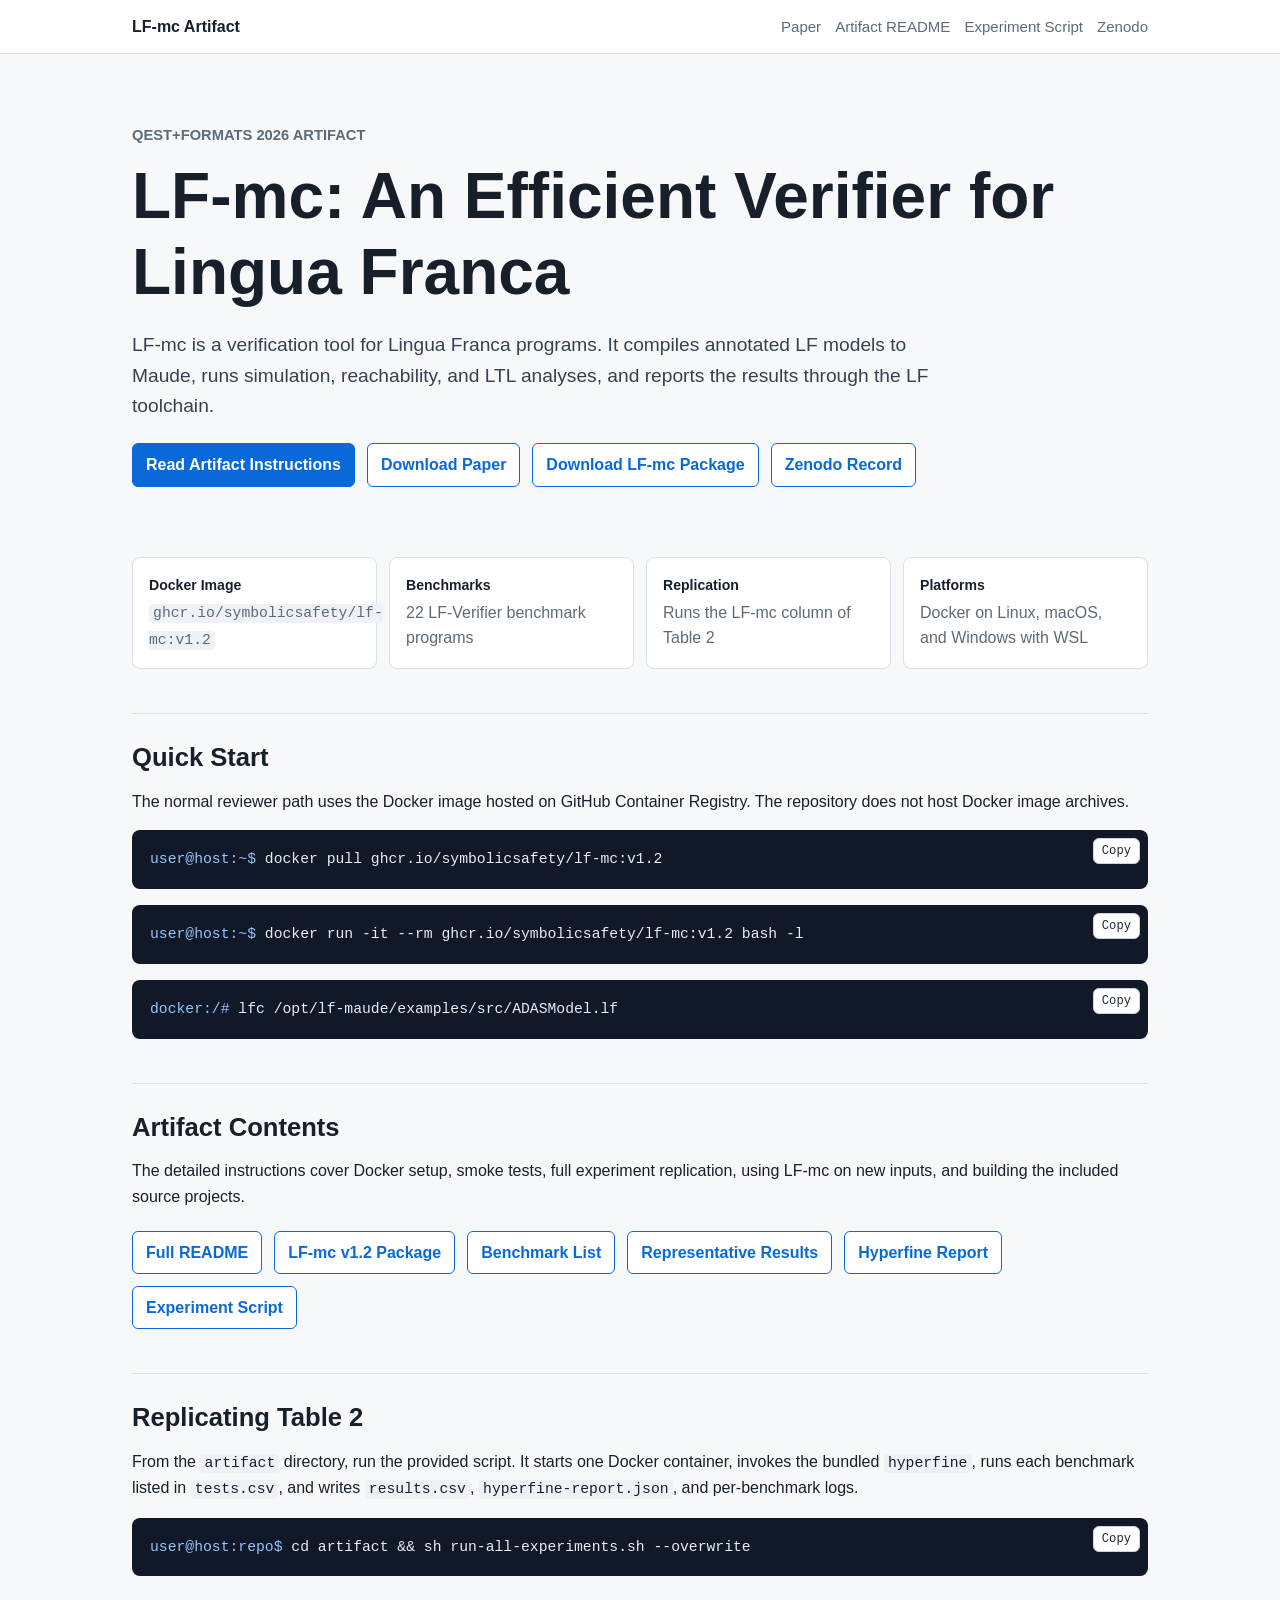
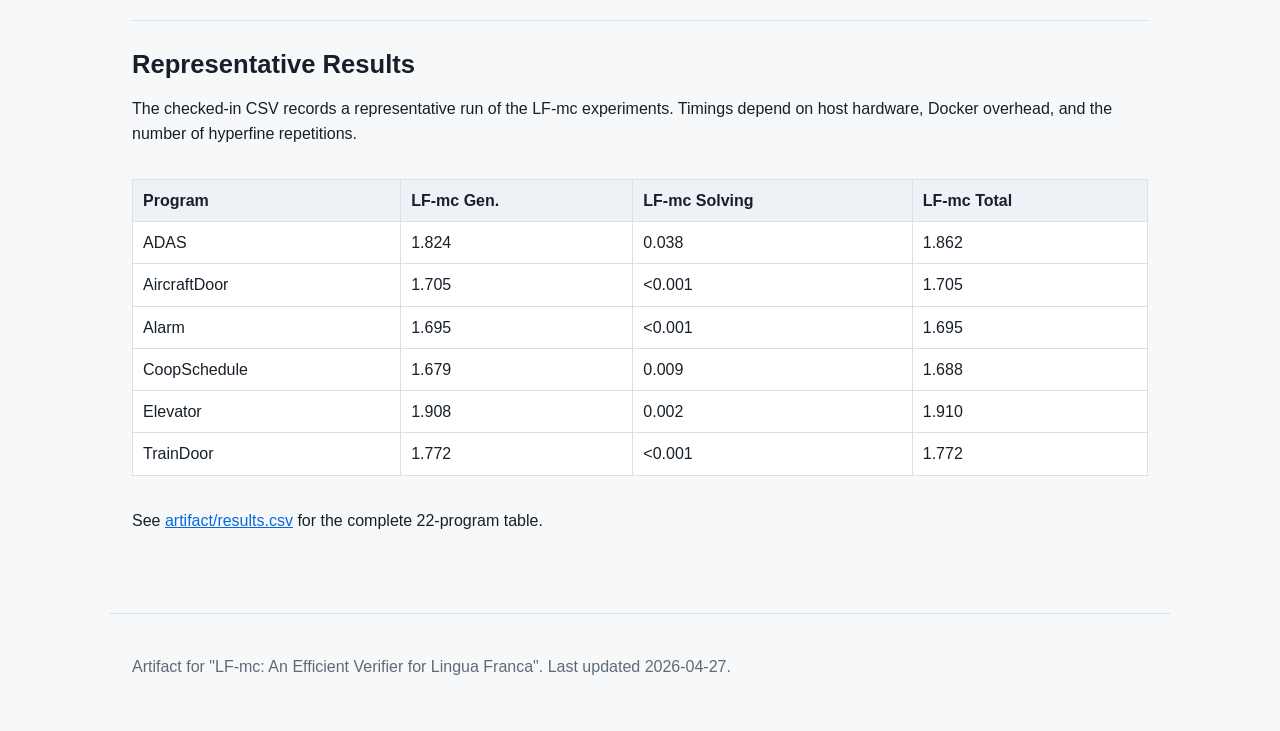
==== index.html @ dbe285b0 "Create qest artifact webpage" ====
<!doctype html>
<html lang="en">
<head>
  <meta charset="utf-8">
  <meta name="viewport" content="width=device-width, initial-scale=1">
  <title>LF-mc: An Efficient Verifier for Lingua Franca</title>
  <meta name="description" content="Artifact page for the QEST+FORMATS 2026 tool paper LF-mc: An Efficient Verifier for Lingua Franca.">
  <link rel="stylesheet" href="styles.css">
</head>
<body>
  <header class="site-header">
    <nav class="nav" aria-label="Primary">
      <a class="brand" href="index.html">LF-mc Artifact</a>
      <div class="nav-links">
        <a href="paper.pdf">Paper</a>
        <a href="artifact/README.html">Artifact README</a>
        <a href="artifact/run-all-experiments.sh">Experiment Script</a>
        <a href="https://doi.org/10.5281/zenodo.19568831">Zenodo</a>
      </div>
    </nav>
  </header>

  <main>
    <section class="hero">
      <p class="eyebrow">QEST+FORMATS 2026 Artifact</p>
      <h1>LF-mc: An Efficient Verifier for Lingua Franca</h1>
      <p class="lede">
        LF-mc is a verification tool for Lingua Franca programs. It compiles annotated LF models to Maude,
        runs simulation, reachability, and LTL analyses, and reports the results through the LF toolchain.
      </p>
      <div class="actions">
        <a class="button" href="artifact/README.html">Read Artifact Instructions</a>
        <a class="button secondary" href="paper.pdf">Download Paper</a>
        <a class="button secondary" href="artifact/lf-mc-v1.2.tar.gz">Download LF-mc Package</a>
        <a class="button secondary" href="https://doi.org/10.5281/zenodo.19568831">Zenodo Record</a>
      </div>
    </section>

    <section class="facts" aria-label="Artifact summary">
      <div class="fact">
        <strong>Docker Image</strong>
        <span><code>ghcr.io/symbolicsafety/lf-mc:v1.2</code></span>
      </div>
      <div class="fact">
        <strong>Benchmarks</strong>
        <span>22 LF-Verifier benchmark programs</span>
      </div>
      <div class="fact">
        <strong>Replication</strong>
        <span>Runs the LF-mc column of Table 2</span>
      </div>
      <div class="fact">
        <strong>Platforms</strong>
        <span>Docker on Linux, macOS, and Windows with WSL</span>
      </div>
    </section>

    <section>
      <h2>Quick Start</h2>
      <p>
        The normal reviewer path uses the Docker image hosted on GitHub Container Registry.
        The repository does not host Docker image archives.
      </p>

      <div class="command-block"><button class="copy-btn" onclick="copyCommand(this)" data-command="docker pull ghcr.io/symbolicsafety/lf-mc:v1.2">Copy</button><span class="prompt">user@host:~$</span> docker pull ghcr.io/symbolicsafety/lf-mc:v1.2</div>

      <div class="command-block"><button class="copy-btn" onclick="copyCommand(this)" data-command="docker run -it --rm ghcr.io/symbolicsafety/lf-mc:v1.2 bash -l">Copy</button><span class="prompt">user@host:~$</span> docker run -it --rm ghcr.io/symbolicsafety/lf-mc:v1.2 bash -l</div>

      <div class="command-block"><button class="copy-btn" onclick="copyCommand(this)" data-command="lfc /opt/lf-maude/examples/src/ADASModel.lf">Copy</button><span class="prompt">docker:/#</span> lfc /opt/lf-maude/examples/src/ADASModel.lf</div>
    </section>

    <section>
      <h2>Artifact Contents</h2>
      <p>
        The detailed instructions cover Docker setup, smoke tests, full experiment replication,
        using LF-mc on new inputs, and building the included source projects.
      </p>
      <div class="link-grid">
        <a class="button secondary" href="artifact/README.html">Full README</a>
        <a class="button secondary" href="artifact/lf-mc-v1.2.tar.gz">LF-mc v1.2 Package</a>
        <a class="button secondary" href="artifact/tests.csv">Benchmark List</a>
        <a class="button secondary" href="artifact/results.csv">Representative Results</a>
        <a class="button secondary" href="artifact/hyperfine-report.json">Hyperfine Report</a>
        <a class="button secondary" href="artifact/run-all-experiments.sh">Experiment Script</a>
      </div>
    </section>

    <section>
      <h2>Replicating Table 2</h2>
      <p>
        From the <code>artifact</code> directory, run the provided script. It starts one Docker container,
        invokes the bundled <code>hyperfine</code>, runs each benchmark listed in <code>tests.csv</code>,
        and writes <code>results.csv</code>, <code>hyperfine-report.json</code>, and per-benchmark logs.
      </p>

      <div class="command-block"><button class="copy-btn" onclick="copyCommand(this)" data-command="cd artifact && sh run-all-experiments.sh --overwrite">Copy</button><span class="prompt">user@host:repo$</span> cd artifact &amp;&amp; sh run-all-experiments.sh --overwrite</div>
    </section>

    <section>
      <h2>Representative Results</h2>
      <p>
        The checked-in CSV records a representative run of the LF-mc experiments. Timings depend on host
        hardware, Docker overhead, and the number of hyperfine repetitions.
      </p>
      <div class="table-wrap">
        <table>
          <thead>
            <tr>
              <th>Program</th>
              <th>LF-mc Gen.</th>
              <th>LF-mc Solving</th>
              <th>LF-mc Total</th>
            </tr>
          </thead>
          <tbody>
            <tr><td>ADAS</td><td>1.824</td><td>0.038</td><td>1.862</td></tr>
            <tr><td>AircraftDoor</td><td>1.705</td><td>&lt;0.001</td><td>1.705</td></tr>
            <tr><td>Alarm</td><td>1.695</td><td>&lt;0.001</td><td>1.695</td></tr>
            <tr><td>CoopSchedule</td><td>1.679</td><td>0.009</td><td>1.688</td></tr>
            <tr><td>Elevator</td><td>1.908</td><td>0.002</td><td>1.910</td></tr>
            <tr><td>TrainDoor</td><td>1.772</td><td>&lt;0.001</td><td>1.772</td></tr>
          </tbody>
        </table>
      </div>
      <p>
        See <a href="artifact/results.csv">artifact/results.csv</a> for the complete 22-program table.
      </p>
    </section>
  </main>

  <footer class="site-footer">
    <p>Artifact for "LF-mc: An Efficient Verifier for Lingua Franca". Last updated 2026-04-27.</p>
  </footer>

  <script src="script.js"></script>
</body>
</html>
---- styles.css ----
* {
  box-sizing: border-box;
}

:root {
  color-scheme: light;
  --bg: #f7f8fa;
  --surface: #ffffff;
  --surface-2: #eef2f6;
  --text: #17202a;
  --muted: #5d6b78;
  --line: #d9e0e7;
  --accent: #0969da;
  --accent-strong: #064f9e;
  --ok: #1a7f37;
  --code-bg: #111827;
  --code-text: #e5edf5;
}

body {
  margin: 0;
  background: var(--bg);
  color: var(--text);
  font: 16px/1.58 -apple-system, BlinkMacSystemFont, "Segoe UI", sans-serif;
}

a {
  color: var(--accent);
}

a:hover {
  color: var(--accent-strong);
}

.site-header {
  background: var(--surface);
  border-bottom: 1px solid var(--line);
}

.nav {
  align-items: center;
  display: flex;
  gap: 18px;
  justify-content: space-between;
  margin: 0 auto;
  max-width: 1060px;
  padding: 14px 22px;
}

.brand {
  color: var(--text);
  font-weight: 700;
  text-decoration: none;
}

.nav-links {
  display: flex;
  flex-wrap: wrap;
  gap: 14px;
  justify-content: flex-end;
}

.nav-links a {
  color: var(--muted);
  font-size: 0.94rem;
  text-decoration: none;
}

.nav-links a:hover {
  color: var(--accent);
}

main {
  margin: 0 auto;
  max-width: 1060px;
  padding: 34px 22px 64px;
}

.hero {
  padding: 36px 0 24px;
}

.eyebrow {
  color: var(--muted);
  font-size: 0.92rem;
  font-weight: 700;
  letter-spacing: 0;
  margin: 0 0 10px;
  text-transform: uppercase;
}

h1,
h2,
h3 {
  letter-spacing: 0;
  line-height: 1.2;
}

h1 {
  font-size: clamp(2.1rem, 5vw, 4.1rem);
  margin: 0 0 18px;
}

h2 {
  border-top: 1px solid var(--line);
  font-size: 1.6rem;
  margin: 44px 0 16px;
  padding-top: 28px;
}

h3 {
  font-size: 1.14rem;
  margin: 28px 0 10px;
}

.lede {
  color: #344250;
  font-size: 1.2rem;
  max-width: 820px;
}

.actions,
.link-grid {
  display: flex;
  flex-wrap: wrap;
  gap: 12px;
  margin: 22px 0;
}

.button {
  align-items: center;
  background: var(--accent);
  border: 1px solid var(--accent);
  border-radius: 6px;
  color: #fff;
  display: inline-flex;
  font-weight: 700;
  min-height: 42px;
  padding: 8px 13px;
  text-decoration: none;
}

.button.secondary {
  background: var(--surface);
  color: var(--accent);
}

.button:hover {
  background: var(--accent-strong);
  color: #fff;
}

.button.secondary:hover {
  background: var(--surface-2);
  color: var(--accent-strong);
}

.panel {
  background: var(--surface);
  border: 1px solid var(--line);
  border-radius: 8px;
  margin: 18px 0;
  padding: 20px;
}

.facts {
  display: grid;
  gap: 12px;
  grid-template-columns: repeat(auto-fit, minmax(190px, 1fr));
  margin-top: 24px;
}

.fact {
  background: var(--surface);
  border: 1px solid var(--line);
  border-radius: 8px;
  padding: 16px;
}

.fact strong {
  display: block;
  font-size: 0.88rem;
  margin-bottom: 4px;
}

.fact span {
  color: var(--muted);
}

code {
  background: var(--surface-2);
  border-radius: 4px;
  font-family: ui-monospace, SFMono-Regular, Menlo, Consolas, monospace;
  font-size: 0.92em;
  padding: 0.1em 0.28em;
}

.command-block {
  background: var(--code-bg);
  border-radius: 8px;
  color: var(--code-text);
  font-family: ui-monospace, SFMono-Regular, Menlo, Consolas, monospace;
  font-size: 0.92rem;
  line-height: 1.55;
  margin: 16px 0;
  overflow-x: auto;
  padding: 18px 54px 18px 18px;
  position: relative;
  white-space: pre;
}

.command-block .prompt {
  color: #93c5fd;
}

.copy-btn {
  background: #ffffff;
  border: 1px solid #cbd5e1;
  border-radius: 6px;
  color: #1f2937;
  cursor: pointer;
  font: inherit;
  font-size: 0.76rem;
  line-height: 1;
  padding: 6px 8px;
  position: absolute;
  right: 8px;
  top: 8px;
}

.copy-btn.copied {
  border-color: var(--ok);
  color: var(--ok);
}

table {
  background: var(--surface);
  border-collapse: collapse;
  margin: 16px 0;
  width: 100%;
}

th,
td {
  border: 1px solid var(--line);
  padding: 8px 10px;
  text-align: left;
}

th {
  background: var(--surface-2);
}

.table-wrap {
  overflow-x: auto;
}

.site-footer {
  border-top: 1px solid var(--line);
  color: var(--muted);
  margin: 0 auto;
  max-width: 1060px;
  padding: 24px 22px 40px;
}

@media (max-width: 660px) {
  .nav {
    align-items: flex-start;
    flex-direction: column;
  }

  main {
    padding-top: 20px;
  }

  .hero {
    padding-top: 20px;
  }

  .command-block {
    font-size: 0.84rem;
  }
}
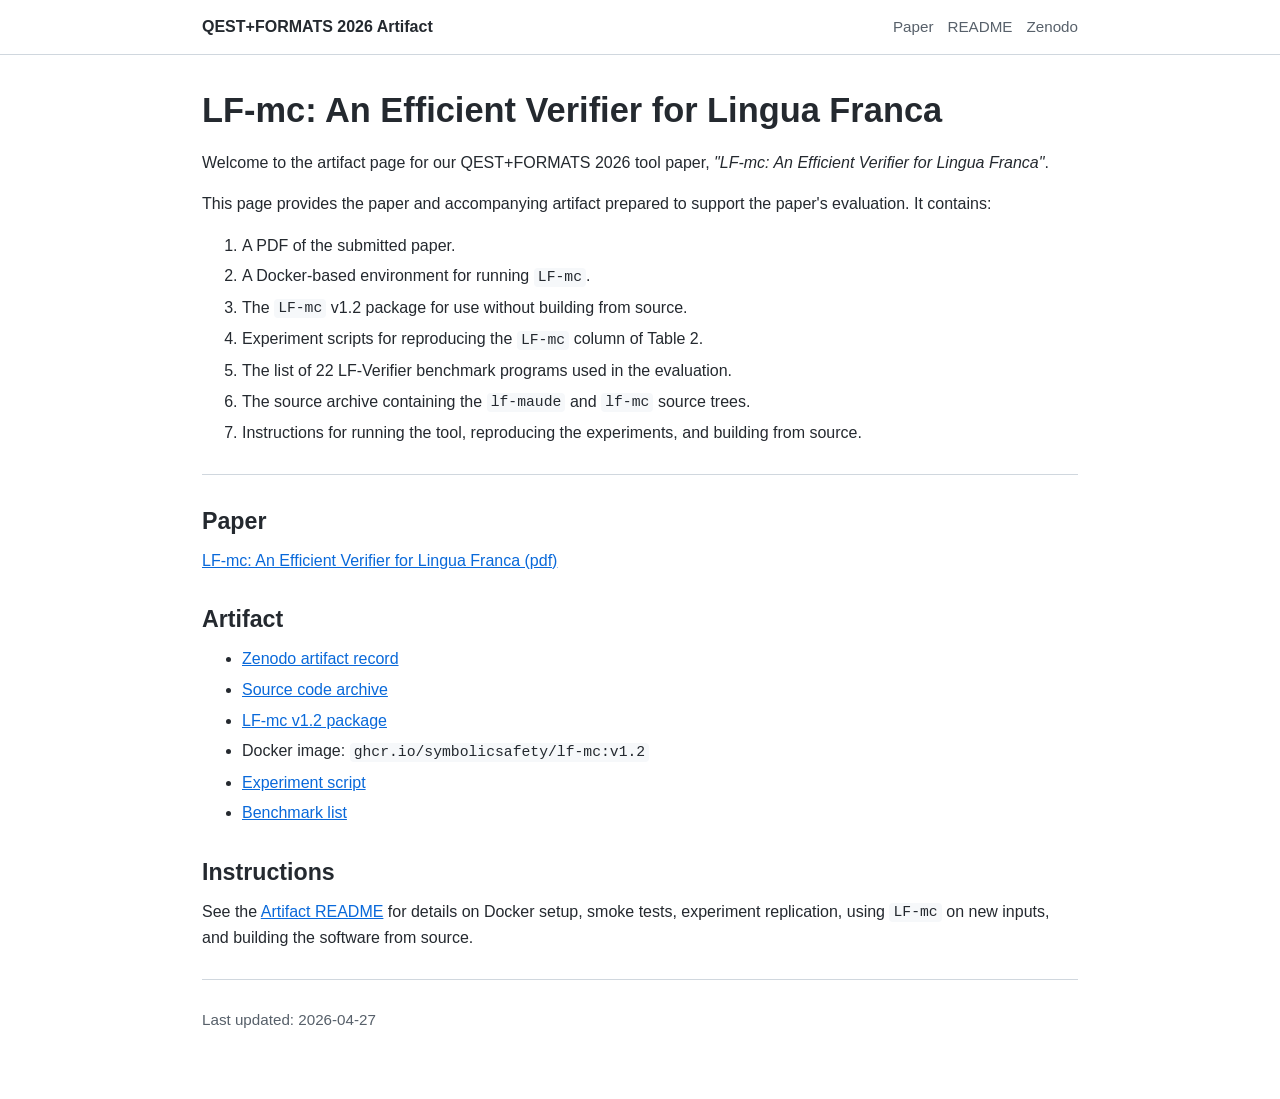
==== commit 073f1c18: "Add code.zip, change style" ====
--- a/index.html
+++ b/index.html
@@ -10,128 +10,65 @@
 <body>
   <header class="site-header">
     <nav class="nav" aria-label="Primary">
-      <a class="brand" href="index.html">LF-mc Artifact</a>
+      <a class="brand" href="index.html">QEST+FORMATS 2026 Artifact</a>
       <div class="nav-links">
         <a href="paper.pdf">Paper</a>
-        <a href="artifact/README.html">Artifact README</a>
-        <a href="artifact/run-all-experiments.sh">Experiment Script</a>
+        <a href="artifact/README.html">README</a>
         <a href="https://doi.org/10.5281/zenodo.19568831">Zenodo</a>
       </div>
     </nav>
   </header>
 
   <main>
-    <section class="hero">
-      <p class="eyebrow">QEST+FORMATS 2026 Artifact</p>
-      <h1>LF-mc: An Efficient Verifier for Lingua Franca</h1>
-      <p class="lede">
-        LF-mc is a verification tool for Lingua Franca programs. It compiles annotated LF models to Maude,
-        runs simulation, reachability, and LTL analyses, and reports the results through the LF toolchain.
-      </p>
-      <div class="actions">
-        <a class="button" href="artifact/README.html">Read Artifact Instructions</a>
-        <a class="button secondary" href="paper.pdf">Download Paper</a>
-        <a class="button secondary" href="artifact/lf-mc-v1.2.tar.gz">Download LF-mc Package</a>
-        <a class="button secondary" href="https://doi.org/10.5281/zenodo.19568831">Zenodo Record</a>
-      </div>
-    </section>
+    <h1>LF-mc: An Efficient Verifier for Lingua Franca</h1>
 
-    <section class="facts" aria-label="Artifact summary">
-      <div class="fact">
-        <strong>Docker Image</strong>
-        <span><code>ghcr.io/symbolicsafety/lf-mc:v1.2</code></span>
-      </div>
-      <div class="fact">
-        <strong>Benchmarks</strong>
-        <span>22 LF-Verifier benchmark programs</span>
-      </div>
-      <div class="fact">
-        <strong>Replication</strong>
-        <span>Runs the LF-mc column of Table 2</span>
-      </div>
-      <div class="fact">
-        <strong>Platforms</strong>
-        <span>Docker on Linux, macOS, and Windows with WSL</span>
-      </div>
-    </section>
+    <p>
+      Welcome to the artifact page for our QEST+FORMATS 2026 tool paper,
+      <em>"LF-mc: An Efficient Verifier for Lingua Franca"</em>.
+    </p>
 
-    <section>
-      <h2>Quick Start</h2>
-      <p>
-        The normal reviewer path uses the Docker image hosted on GitHub Container Registry.
-        The repository does not host Docker image archives.
-      </p>
+    <p>
+      This page provides the paper and accompanying artifact prepared to support
+      the paper's evaluation. It contains:
+    </p>
 
-      <div class="command-block"><button class="copy-btn" onclick="copyCommand(this)" data-command="docker pull ghcr.io/symbolicsafety/lf-mc:v1.2">Copy</button><span class="prompt">user@host:~$</span> docker pull ghcr.io/symbolicsafety/lf-mc:v1.2</div>
+    <ol>
+      <li>A PDF of the submitted paper.</li>
+      <li>A Docker-based environment for running <code>LF-mc</code>.</li>
+      <li>The <code>LF-mc</code> v1.2 package for use without building from source.</li>
+      <li>Experiment scripts for reproducing the <code>LF-mc</code> column of Table 2.</li>
+      <li>The list of 22 LF-Verifier benchmark programs used in the evaluation.</li>
+      <li>The source archive containing the <code>lf-maude</code> and <code>lf-mc</code> source trees.</li>
+      <li>Instructions for running the tool, reproducing the experiments, and building from source.</li>
+    </ol>
 
-      <div class="command-block"><button class="copy-btn" onclick="copyCommand(this)" data-command="docker run -it --rm ghcr.io/symbolicsafety/lf-mc:v1.2 bash -l">Copy</button><span class="prompt">user@host:~$</span> docker run -it --rm ghcr.io/symbolicsafety/lf-mc:v1.2 bash -l</div>
+    <hr>
 
-      <div class="command-block"><button class="copy-btn" onclick="copyCommand(this)" data-command="lfc /opt/lf-maude/examples/src/ADASModel.lf">Copy</button><span class="prompt">docker:/#</span> lfc /opt/lf-maude/examples/src/ADASModel.lf</div>
-    </section>
+    <h2>Paper</h2>
+    <p>
+      <a href="paper.pdf">LF-mc: An Efficient Verifier for Lingua Franca (pdf)</a>
+    </p>
 
-    <section>
-      <h2>Artifact Contents</h2>
-      <p>
-        The detailed instructions cover Docker setup, smoke tests, full experiment replication,
-        using LF-mc on new inputs, and building the included source projects.
-      </p>
-      <div class="link-grid">
-        <a class="button secondary" href="artifact/README.html">Full README</a>
-        <a class="button secondary" href="artifact/lf-mc-v1.2.tar.gz">LF-mc v1.2 Package</a>
-        <a class="button secondary" href="artifact/tests.csv">Benchmark List</a>
-        <a class="button secondary" href="artifact/results.csv">Representative Results</a>
-        <a class="button secondary" href="artifact/hyperfine-report.json">Hyperfine Report</a>
-        <a class="button secondary" href="artifact/run-all-experiments.sh">Experiment Script</a>
-      </div>
-    </section>
+    <h2>Artifact</h2>
+    <ul>
+      <li><a href="https://doi.org/10.5281/zenodo.19568831">Zenodo artifact record</a></li>
+      <li><a href="artifact/code.zip">Source code archive</a></li>
+      <li><a href="artifact/lf-mc-v1.2.tar.gz">LF-mc v1.2 package</a></li>
+      <li>Docker image: <code>ghcr.io/symbolicsafety/lf-mc:v1.2</code></li>
+      <li><a href="artifact/run-all-experiments.sh">Experiment script</a></li>
+      <li><a href="artifact/tests.csv">Benchmark list</a></li>
+    </ul>
 
-    <section>
-      <h2>Replicating Table 2</h2>
-      <p>
-        From the <code>artifact</code> directory, run the provided script. It starts one Docker container,
-        invokes the bundled <code>hyperfine</code>, runs each benchmark listed in <code>tests.csv</code>,
-        and writes <code>results.csv</code>, <code>hyperfine-report.json</code>, and per-benchmark logs.
-      </p>
+    <h2>Instructions</h2>
+    <p>
+      See the <a href="artifact/README.html">Artifact README</a> for details on
+      Docker setup, smoke tests, experiment replication, using <code>LF-mc</code>
+      on new inputs, and building the software from source.
+    </p>
 
-      <div class="command-block"><button class="copy-btn" onclick="copyCommand(this)" data-command="cd artifact && sh run-all-experiments.sh --overwrite">Copy</button><span class="prompt">user@host:repo$</span> cd artifact &amp;&amp; sh run-all-experiments.sh --overwrite</div>
-    </section>
+    <hr>
 
-    <section>
-      <h2>Representative Results</h2>
-      <p>
-        The checked-in CSV records a representative run of the LF-mc experiments. Timings depend on host
-        hardware, Docker overhead, and the number of hyperfine repetitions.
-      </p>
-      <div class="table-wrap">
-        <table>
-          <thead>
-            <tr>
-              <th>Program</th>
-              <th>LF-mc Gen.</th>
-              <th>LF-mc Solving</th>
-              <th>LF-mc Total</th>
-            </tr>
-          </thead>
-          <tbody>
-            <tr><td>ADAS</td><td>1.824</td><td>0.038</td><td>1.862</td></tr>
-            <tr><td>AircraftDoor</td><td>1.705</td><td>&lt;0.001</td><td>1.705</td></tr>
-            <tr><td>Alarm</td><td>1.695</td><td>&lt;0.001</td><td>1.695</td></tr>
-            <tr><td>CoopSchedule</td><td>1.679</td><td>0.009</td><td>1.688</td></tr>
-            <tr><td>Elevator</td><td>1.908</td><td>0.002</td><td>1.910</td></tr>
-            <tr><td>TrainDoor</td><td>1.772</td><td>&lt;0.001</td><td>1.772</td></tr>
-          </tbody>
-        </table>
-      </div>
-      <p>
-        See <a href="artifact/results.csv">artifact/results.csv</a> for the complete 22-program table.
-      </p>
-    </section>
+    <p class="updated">Last updated: 2026-04-27</p>
   </main>
-
-  <footer class="site-footer">
-    <p>Artifact for "LF-mc: An Efficient Verifier for Lingua Franca". Last updated 2026-04-27.</p>
-  </footer>
-
-  <script src="script.js"></script>
 </body>
 </html>
--- a/styles.css
+++ b/styles.css
@@ -4,24 +4,21 @@
 
 :root {
   color-scheme: light;
-  --bg: #f7f8fa;
-  --surface: #ffffff;
-  --surface-2: #eef2f6;
-  --text: #17202a;
-  --muted: #5d6b78;
-  --line: #d9e0e7;
+  --bg: #ffffff;
+  --text: #24292f;
+  --muted: #57606a;
+  --line: #d0d7de;
+  --subtle: #f6f8fa;
   --accent: #0969da;
-  --accent-strong: #064f9e;
+  --accent-strong: #0550ae;
   --ok: #1a7f37;
-  --code-bg: #111827;
-  --code-text: #e5edf5;
 }
 
 body {
+  background: var(--bg);
+  color: var(--text);
+  font: 16px/1.6 -apple-system, BlinkMacSystemFont, "Segoe UI", Helvetica, Arial, sans-serif;
   margin: 0;
-  background: var(--bg);
-  color: var(--text);
-  font: 16px/1.58 -apple-system, BlinkMacSystemFont, "Segoe UI", sans-serif;
 }
 
 a {
@@ -33,7 +30,6 @@
 }
 
 .site-header {
-  background: var(--surface);
   border-bottom: 1px solid var(--line);
 }
 
@@ -43,13 +39,13 @@
   gap: 18px;
   justify-content: space-between;
   margin: 0 auto;
-  max-width: 1060px;
+  max-width: 920px;
   padding: 14px 22px;
 }
 
 .brand {
   color: var(--text);
-  font-weight: 700;
+  font-weight: 600;
   text-decoration: none;
 }
 
@@ -62,7 +58,7 @@
 
 .nav-links a {
   color: var(--muted);
-  font-size: 0.94rem;
+  font-size: 0.95rem;
   text-decoration: none;
 }
 
@@ -72,152 +68,129 @@
 
 main {
   margin: 0 auto;
-  max-width: 1060px;
-  padding: 34px 22px 64px;
-}
-
-.hero {
-  padding: 36px 0 24px;
-}
-
-.eyebrow {
-  color: var(--muted);
-  font-size: 0.92rem;
-  font-weight: 700;
-  letter-spacing: 0;
-  margin: 0 0 10px;
-  text-transform: uppercase;
+  max-width: 920px;
+  padding: 34px 22px 56px;
 }
 
 h1,
 h2,
 h3 {
+  font-weight: 600;
   letter-spacing: 0;
-  line-height: 1.2;
+  line-height: 1.25;
 }
 
 h1 {
-  font-size: clamp(2.1rem, 5vw, 4.1rem);
+  font-size: 2.15rem;
   margin: 0 0 18px;
 }
 
 h2 {
+  font-size: 1.45rem;
+  margin: 32px 0 12px;
+}
+
+h3 {
+  font-size: 1.12rem;
+  margin: 26px 0 10px;
+}
+
+p,
+ol,
+ul {
+  margin-bottom: 16px;
+  margin-top: 0;
+}
+
+li + li {
+  margin-top: 5px;
+}
+
+hr {
+  border: 0;
   border-top: 1px solid var(--line);
-  font-size: 1.6rem;
-  margin: 44px 0 16px;
-  padding-top: 28px;
-}
-
-h3 {
-  font-size: 1.14rem;
-  margin: 28px 0 10px;
-}
-
-.lede {
-  color: #344250;
-  font-size: 1.2rem;
-  max-width: 820px;
-}
-
-.actions,
-.link-grid {
-  display: flex;
-  flex-wrap: wrap;
-  gap: 12px;
-  margin: 22px 0;
-}
-
-.button {
-  align-items: center;
-  background: var(--accent);
-  border: 1px solid var(--accent);
-  border-radius: 6px;
-  color: #fff;
-  display: inline-flex;
-  font-weight: 700;
-  min-height: 42px;
-  padding: 8px 13px;
-  text-decoration: none;
-}
-
-.button.secondary {
-  background: var(--surface);
-  color: var(--accent);
-}
-
-.button:hover {
-  background: var(--accent-strong);
-  color: #fff;
-}
-
-.button.secondary:hover {
-  background: var(--surface-2);
-  color: var(--accent-strong);
-}
-
-.panel {
-  background: var(--surface);
-  border: 1px solid var(--line);
-  border-radius: 8px;
-  margin: 18px 0;
-  padding: 20px;
-}
-
-.facts {
-  display: grid;
-  gap: 12px;
-  grid-template-columns: repeat(auto-fit, minmax(190px, 1fr));
-  margin-top: 24px;
-}
-
-.fact {
-  background: var(--surface);
-  border: 1px solid var(--line);
-  border-radius: 8px;
-  padding: 16px;
-}
-
-.fact strong {
-  display: block;
-  font-size: 0.88rem;
-  margin-bottom: 4px;
-}
-
-.fact span {
-  color: var(--muted);
+  margin: 28px 0;
 }
 
 code {
-  background: var(--surface-2);
+  background: var(--subtle);
   border-radius: 4px;
   font-family: ui-monospace, SFMono-Regular, Menlo, Consolas, monospace;
   font-size: 0.92em;
   padding: 0.1em 0.28em;
 }
 
+.hero {
+  padding: 0;
+}
+
+.eyebrow,
+.lede {
+  color: var(--muted);
+}
+
+.lede {
+  font-size: 1rem;
+  max-width: 760px;
+}
+
+.panel {
+  background: var(--subtle);
+  border: 1px solid var(--line);
+  border-radius: 6px;
+  margin: 18px 0;
+  padding: 16px;
+}
+
+.actions,
+.link-grid,
+.facts {
+  display: block;
+  margin: 16px 0;
+}
+
+.button {
+  color: var(--accent);
+  display: inline;
+  font-weight: 400;
+  min-height: 0;
+  padding: 0;
+  text-decoration: underline;
+}
+
+.button.secondary {
+  color: var(--accent);
+}
+
+.button:hover,
+.button.secondary:hover {
+  color: var(--accent-strong);
+}
+
 .command-block {
-  background: var(--code-bg);
-  border-radius: 8px;
-  color: var(--code-text);
+  background: var(--subtle);
+  border: 1px solid var(--line);
+  border-radius: 6px;
+  color: var(--text);
   font-family: ui-monospace, SFMono-Regular, Menlo, Consolas, monospace;
-  font-size: 0.92rem;
-  line-height: 1.55;
+  font-size: 0.9rem;
+  line-height: 1.5;
   margin: 16px 0;
   overflow-x: auto;
-  padding: 18px 54px 18px 18px;
+  padding: 16px 54px 16px 16px;
   position: relative;
   white-space: pre;
 }
 
 .command-block .prompt {
-  color: #93c5fd;
+  color: var(--accent);
 }
 
 .copy-btn {
   background: #ffffff;
-  border: 1px solid #cbd5e1;
+  border: 1px solid var(--line);
   border-radius: 6px;
-  color: #1f2937;
+  color: var(--text);
   cursor: pointer;
   font: inherit;
   font-size: 0.76rem;
@@ -234,7 +207,7 @@
 }
 
 table {
-  background: var(--surface);
+  background: #ffffff;
   border-collapse: collapse;
   margin: 16px 0;
   width: 100%;
@@ -248,18 +221,23 @@
 }
 
 th {
-  background: var(--surface-2);
+  background: var(--subtle);
 }
 
 .table-wrap {
   overflow-x: auto;
 }
 
+.site-footer,
+.updated {
+  color: var(--muted);
+  font-size: 0.95rem;
+}
+
 .site-footer {
   border-top: 1px solid var(--line);
-  color: var(--muted);
   margin: 0 auto;
-  max-width: 1060px;
+  max-width: 920px;
   padding: 24px 22px 40px;
 }
 
@@ -270,14 +248,14 @@
   }
 
   main {
-    padding-top: 20px;
-  }
-
-  .hero {
-    padding-top: 20px;
+    padding-top: 24px;
+  }
+
+  h1 {
+    font-size: 1.8rem;
   }
 
   .command-block {
-    font-size: 0.84rem;
-  }
-}
+    font-size: 0.82rem;
+  }
+}
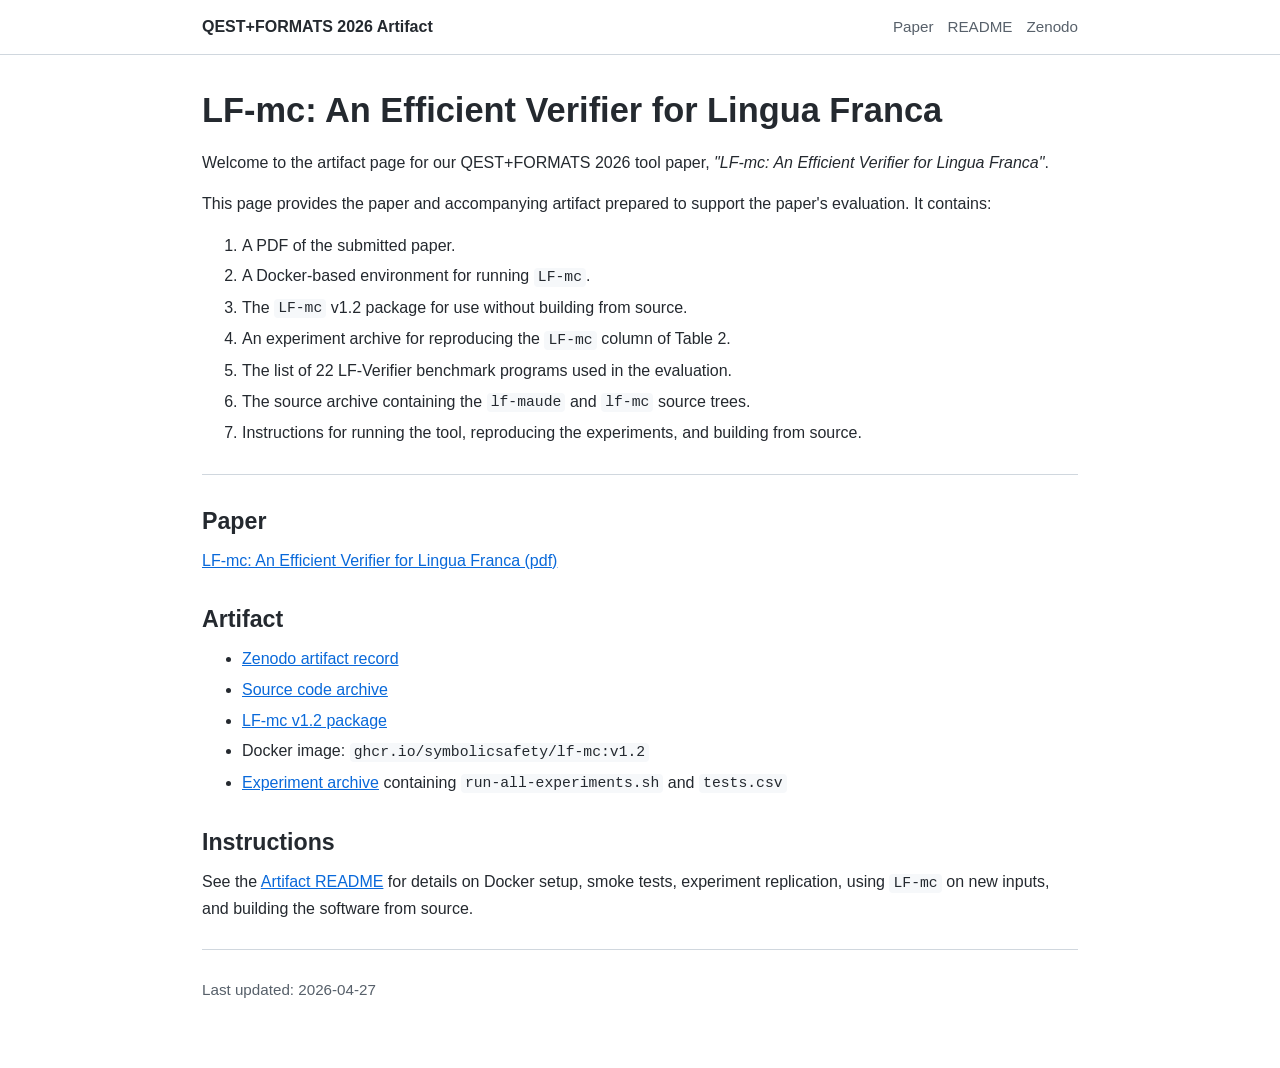
==== commit 98ffeb53: "Update experiments" ====
--- a/index.html
+++ b/index.html
@@ -36,7 +36,7 @@
       <li>A PDF of the submitted paper.</li>
       <li>A Docker-based environment for running <code>LF-mc</code>.</li>
       <li>The <code>LF-mc</code> v1.2 package for use without building from source.</li>
-      <li>Experiment scripts for reproducing the <code>LF-mc</code> column of Table 2.</li>
+      <li>An experiment archive for reproducing the <code>LF-mc</code> column of Table 2.</li>
       <li>The list of 22 LF-Verifier benchmark programs used in the evaluation.</li>
       <li>The source archive containing the <code>lf-maude</code> and <code>lf-mc</code> source trees.</li>
       <li>Instructions for running the tool, reproducing the experiments, and building from source.</li>
@@ -55,8 +55,7 @@
       <li><a href="artifact/code.zip">Source code archive</a></li>
       <li><a href="artifact/lf-mc-v1.2.tar.gz">LF-mc v1.2 package</a></li>
       <li>Docker image: <code>ghcr.io/symbolicsafety/lf-mc:v1.2</code></li>
-      <li><a href="artifact/run-all-experiments.sh">Experiment script</a></li>
-      <li><a href="artifact/tests.csv">Benchmark list</a></li>
+      <li><a href="artifact/experiments.zip">Experiment archive</a> containing <code>run-all-experiments.sh</code> and <code>tests.csv</code></li>
     </ul>
 
     <h2>Instructions</h2>
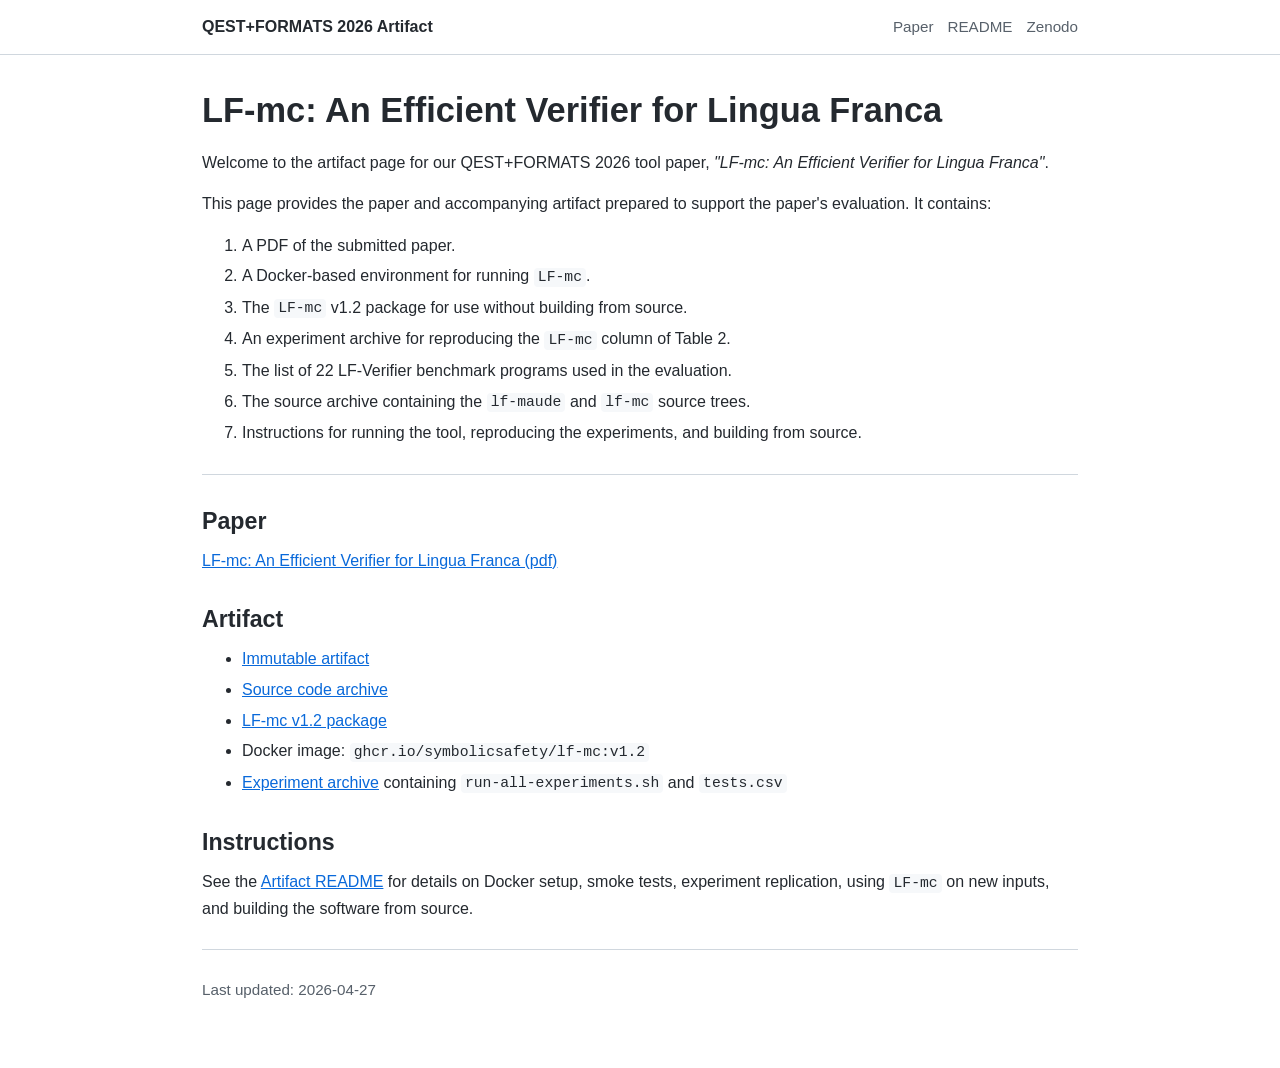
==== commit 4b340357: "Fixes" ====
--- a/index.html
+++ b/index.html
@@ -51,7 +51,7 @@
 
     <h2>Artifact</h2>
     <ul>
-      <li><a href="https://doi.org/10.5281/zenodo.19568831">Zenodo artifact record</a></li>
+      <li><a href="https://doi.org/10.5281/zenodo.19568831">Immutable artifact</a></li>
       <li><a href="artifact/code.zip">Source code archive</a></li>
       <li><a href="artifact/lf-mc-v1.2.tar.gz">LF-mc v1.2 package</a></li>
       <li>Docker image: <code>ghcr.io/symbolicsafety/lf-mc:v1.2</code></li>
--- a/styles.css
+++ b/styles.css
@@ -142,6 +142,32 @@
   padding: 16px;
 }
 
+.artifact-meta {
+  background: var(--subtle);
+  border: 1px solid var(--line);
+  border-radius: 6px;
+  display: grid;
+  gap: 0;
+  margin: 20px 0 28px;
+}
+
+.artifact-meta > div {
+  align-items: baseline;
+  display: grid;
+  gap: 8px 18px;
+  grid-template-columns: 180px minmax(0, 1fr);
+  padding: 12px 16px;
+}
+
+.artifact-meta > div + div {
+  border-top: 1px solid var(--line);
+}
+
+.meta-label {
+  color: var(--muted);
+  font-weight: 600;
+}
+
 .actions,
 .link-grid,
 .facts {
@@ -258,4 +284,8 @@
   .command-block {
     font-size: 0.82rem;
   }
-}
+
+  .artifact-meta > div {
+    grid-template-columns: 1fr;
+  }
+}
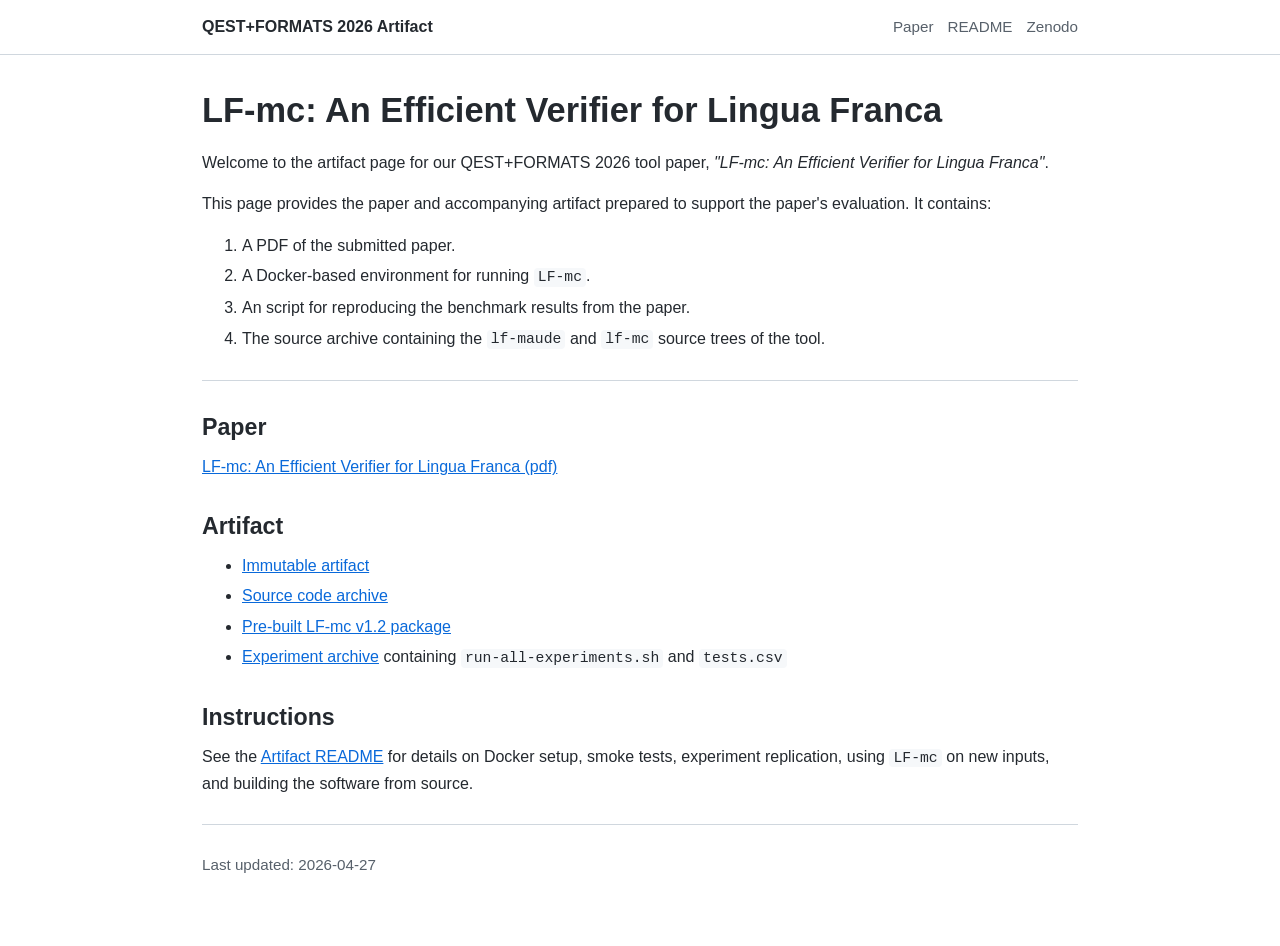
==== commit 39d13751: "Simplify landing page" ====
--- a/index.html
+++ b/index.html
@@ -35,11 +35,8 @@
     <ol>
       <li>A PDF of the submitted paper.</li>
       <li>A Docker-based environment for running <code>LF-mc</code>.</li>
-      <li>The <code>LF-mc</code> v1.2 package for use without building from source.</li>
-      <li>An experiment archive for reproducing the <code>LF-mc</code> column of Table 2.</li>
-      <li>The list of 22 LF-Verifier benchmark programs used in the evaluation.</li>
-      <li>The source archive containing the <code>lf-maude</code> and <code>lf-mc</code> source trees.</li>
-      <li>Instructions for running the tool, reproducing the experiments, and building from source.</li>
+      <li>An script for reproducing the benchmark results from the paper.</li>
+      <li>The source archive containing the <code>lf-maude</code> and <code>lf-mc</code> source trees of the tool.</li>
     </ol>
 
     <hr>
@@ -53,8 +50,7 @@
     <ul>
       <li><a href="https://doi.org/10.5281/zenodo.19568831">Immutable artifact</a></li>
       <li><a href="artifact/code.zip">Source code archive</a></li>
-      <li><a href="artifact/lf-mc-v1.2.tar.gz">LF-mc v1.2 package</a></li>
-      <li>Docker image: <code>ghcr.io/symbolicsafety/lf-mc:v1.2</code></li>
+      <li><a href="artifact/lf-mc-v1.2.tar.gz">Pre-built LF-mc v1.2 package</a></li>
       <li><a href="artifact/experiments.zip">Experiment archive</a> containing <code>run-all-experiments.sh</code> and <code>tests.csv</code></li>
     </ul>
 
